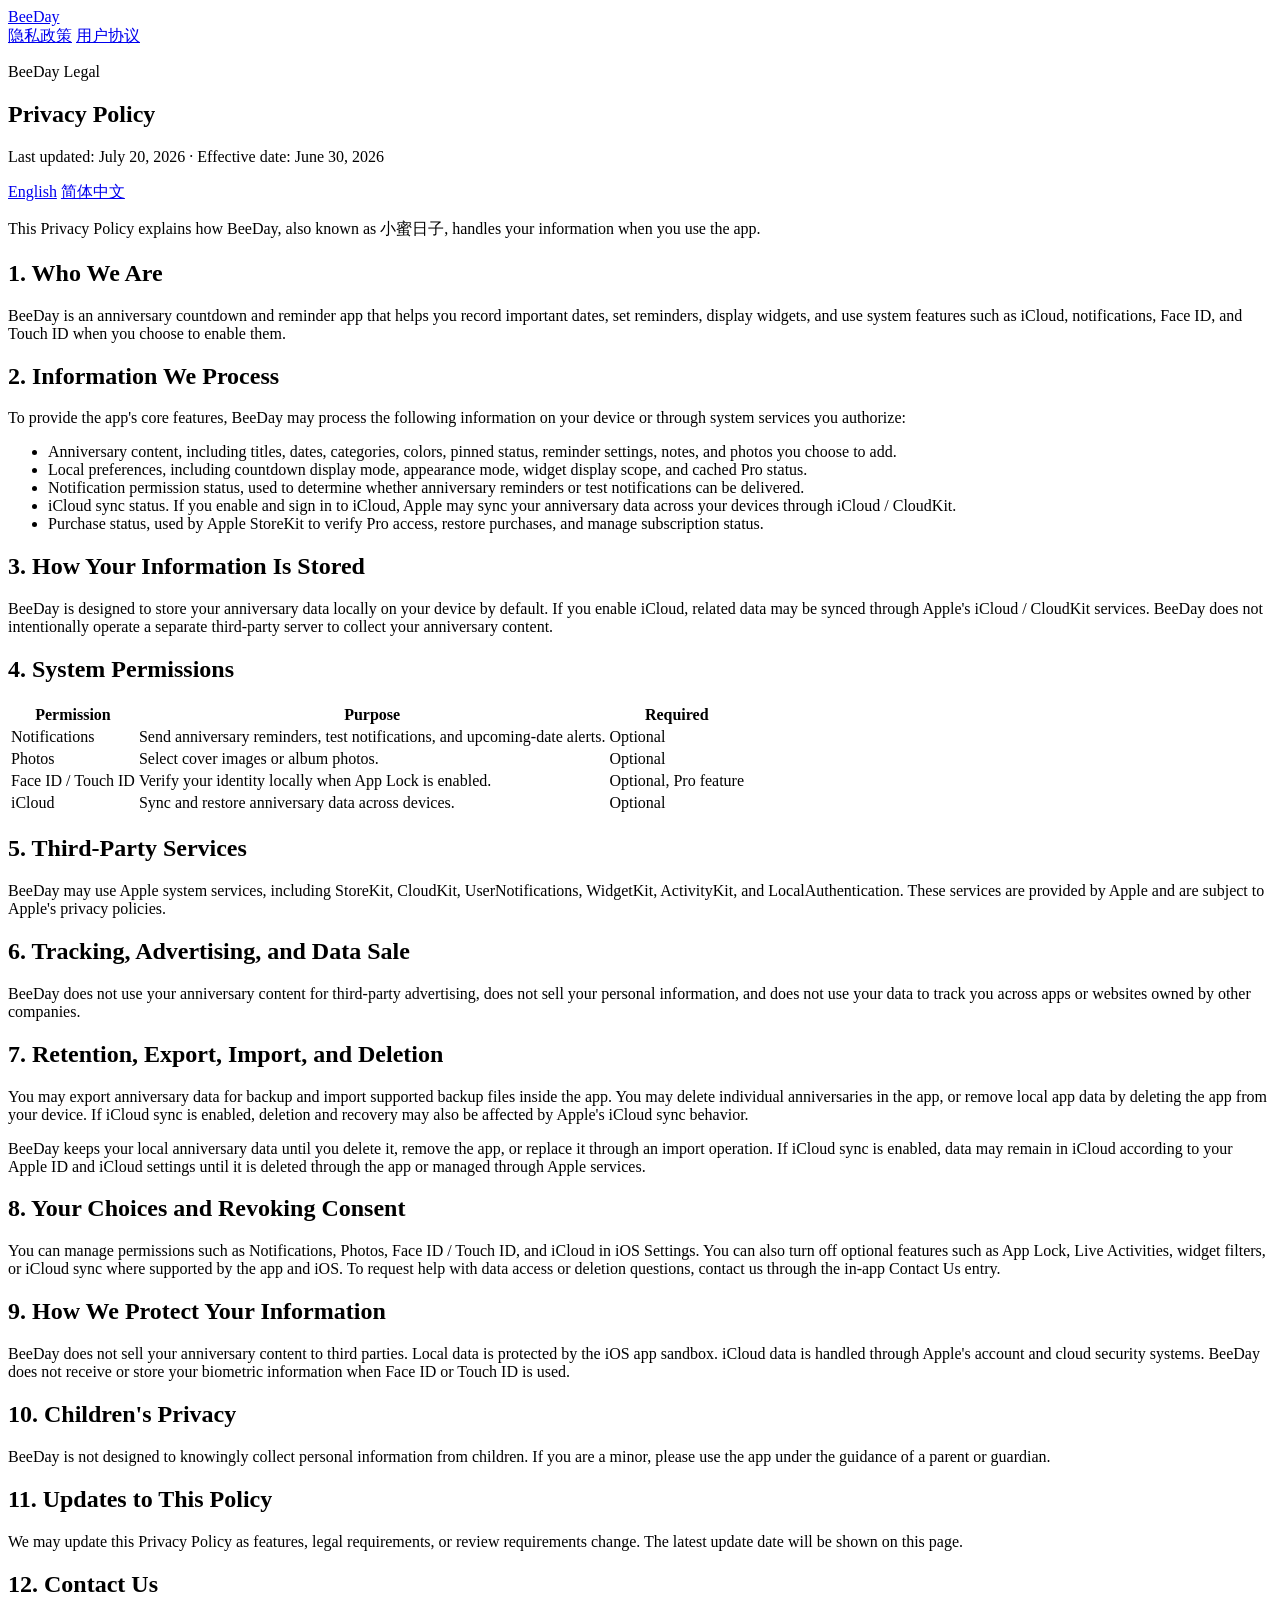
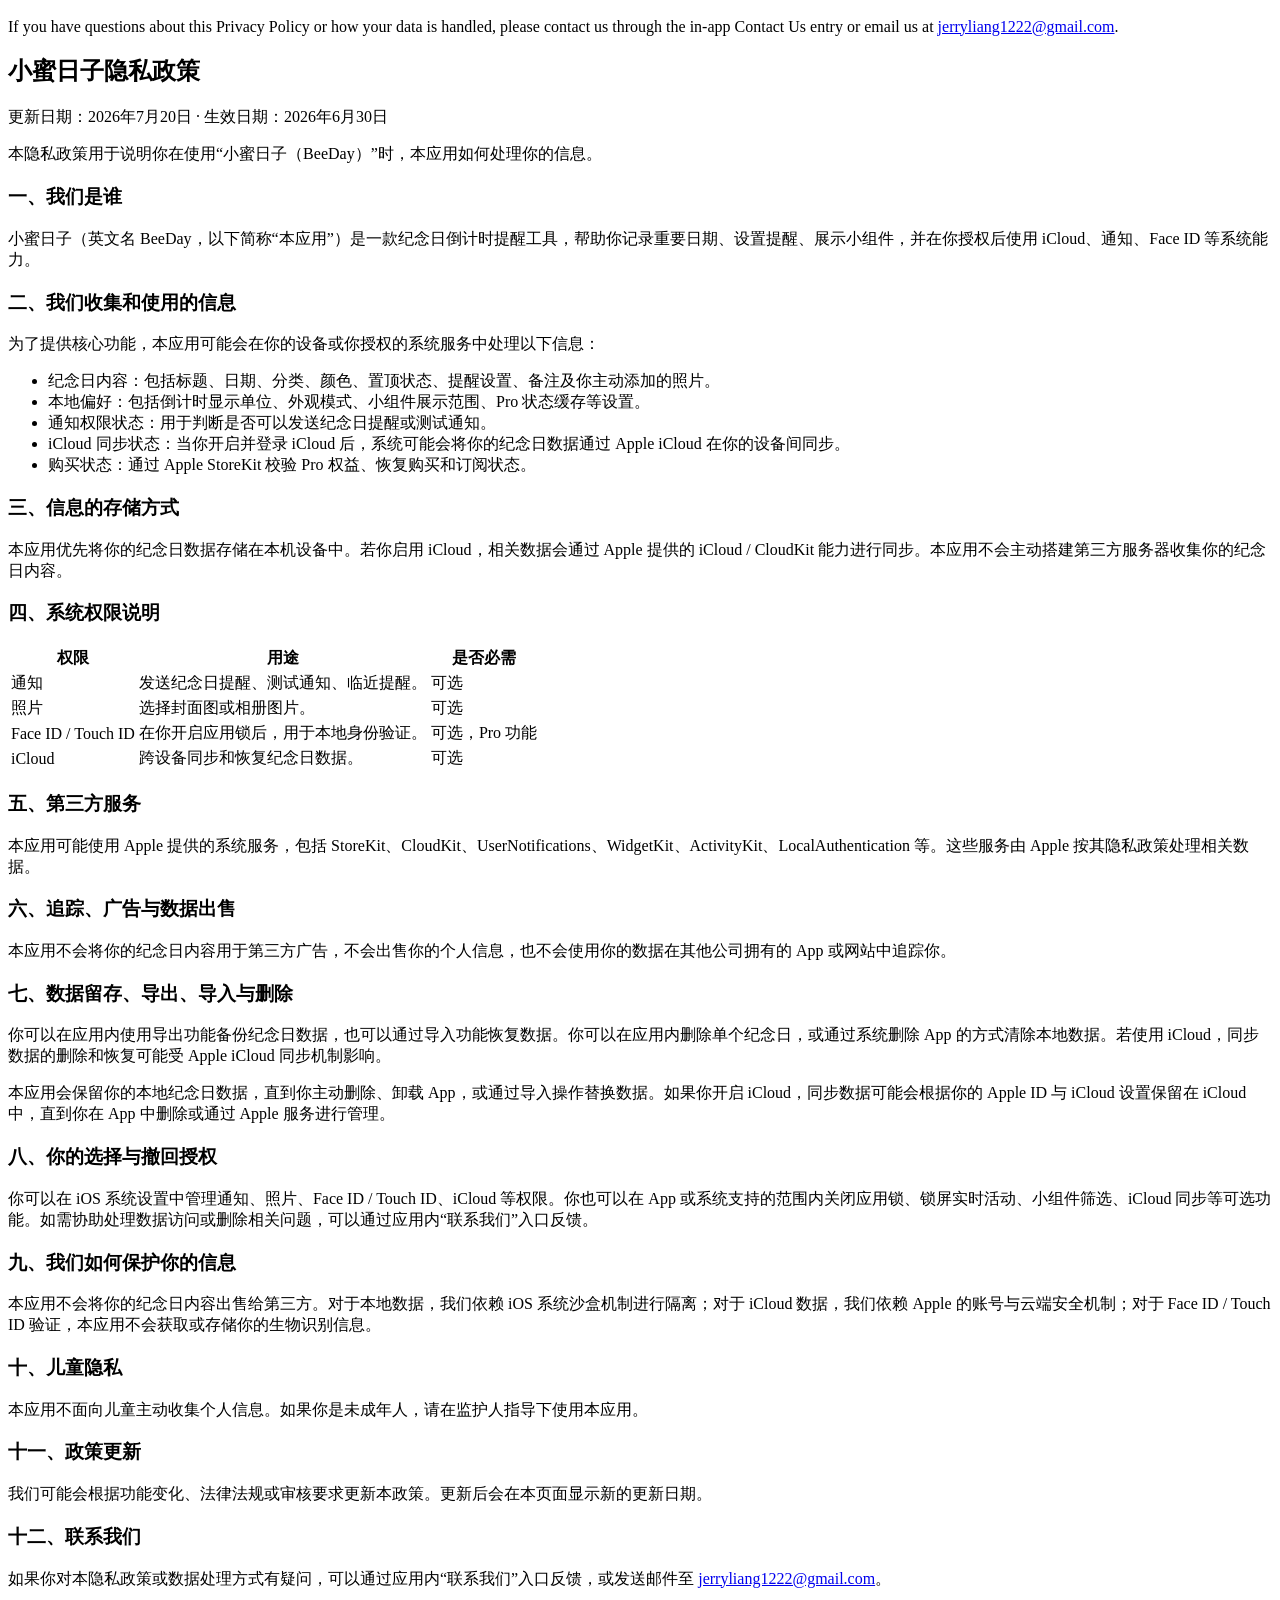
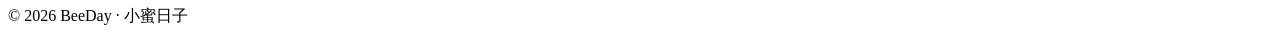
==== privacy.html @ d2c5b566 "Add privacy.html" ====
<!doctype html>
<html lang="en">
  <head>
    <meta charset="utf-8">
    <meta name="viewport" content="width=device-width, initial-scale=1">
    <meta name="description" content="BeeDay Privacy Policy / 小蜜日子隐私政策">
    <title>Privacy Policy · BeeDay</title>
    <link rel="stylesheet" href="./styles.css">
  </head>
  <body>
    <header class="site-header">
      <nav class="nav" aria-label="Main navigation">
        <a class="brand" href="./">BeeDay</a>
        <div class="nav-links">
          <a href="./privacy.html">隐私政策</a>
          <a href="./terms.html">用户协议</a>
        </div>
      </nav>
    </header>
    <main>
      <article class="document">
        <header class="document-header">
          <p class="eyebrow">BeeDay Legal</p>
          <h1>Privacy Policy</h1>
          <p class="meta">Last updated: July 20, 2026 · Effective date: June 30, 2026</p>
          <nav class="language-nav" aria-label="Language selection">
            <a href="#english">English</a>
            <a href="#chinese">简体中文</a>
          </nav>
        </header>

        <section class="policy-section" id="english" lang="en">
          <p class="notice">
            This Privacy Policy explains how BeeDay, also known as 小蜜日子, handles your
            information when you use the app.
          </p>

          <h2>1. Who We Are</h2>
          <p>
            BeeDay is an anniversary countdown and reminder app that helps you record
            important dates, set reminders, display widgets, and use system features such
            as iCloud, notifications, Face ID, and Touch ID when you choose to enable them.
          </p>

          <h2>2. Information We Process</h2>
          <p>
            To provide the app's core features, BeeDay may process the following
            information on your device or through system services you authorize:
          </p>
          <ul>
            <li>Anniversary content, including titles, dates, categories, colors, pinned status, reminder settings, notes, and photos you choose to add.</li>
            <li>Local preferences, including countdown display mode, appearance mode, widget display scope, and cached Pro status.</li>
            <li>Notification permission status, used to determine whether anniversary reminders or test notifications can be delivered.</li>
            <li>iCloud sync status. If you enable and sign in to iCloud, Apple may sync your anniversary data across your devices through iCloud / CloudKit.</li>
            <li>Purchase status, used by Apple StoreKit to verify Pro access, restore purchases, and manage subscription status.</li>
          </ul>

          <h2>3. How Your Information Is Stored</h2>
          <p>
            BeeDay is designed to store your anniversary data locally on your device by
            default. If you enable iCloud, related data may be synced through Apple's
            iCloud / CloudKit services. BeeDay does not intentionally operate a separate
            third-party server to collect your anniversary content.
          </p>

          <h2>4. System Permissions</h2>
          <table>
            <thead>
              <tr><th>Permission</th><th>Purpose</th><th>Required</th></tr>
            </thead>
            <tbody>
              <tr><td>Notifications</td><td>Send anniversary reminders, test notifications, and upcoming-date alerts.</td><td>Optional</td></tr>
              <tr><td>Photos</td><td>Select cover images or album photos.</td><td>Optional</td></tr>
              <tr><td>Face ID / Touch ID</td><td>Verify your identity locally when App Lock is enabled.</td><td>Optional, Pro feature</td></tr>
              <tr><td>iCloud</td><td>Sync and restore anniversary data across devices.</td><td>Optional</td></tr>
            </tbody>
          </table>

          <h2>5. Third-Party Services</h2>
          <p>
            BeeDay may use Apple system services, including StoreKit, CloudKit,
            UserNotifications, WidgetKit, ActivityKit, and LocalAuthentication. These
            services are provided by Apple and are subject to Apple's privacy policies.
          </p>

          <h2>6. Tracking, Advertising, and Data Sale</h2>
          <p>
            BeeDay does not use your anniversary content for third-party advertising, does
            not sell your personal information, and does not use your data to track you
            across apps or websites owned by other companies.
          </p>

          <h2>7. Retention, Export, Import, and Deletion</h2>
          <p>
            You may export anniversary data for backup and import supported backup files
            inside the app. You may delete individual anniversaries in the app, or remove
            local app data by deleting the app from your device. If iCloud sync is enabled,
            deletion and recovery may also be affected by Apple's iCloud sync behavior.
          </p>
          <p>
            BeeDay keeps your local anniversary data until you delete it, remove the app,
            or replace it through an import operation. If iCloud sync is enabled, data may
            remain in iCloud according to your Apple ID and iCloud settings until it is
            deleted through the app or managed through Apple services.
          </p>

          <h2>8. Your Choices and Revoking Consent</h2>
          <p>
            You can manage permissions such as Notifications, Photos, Face ID / Touch ID,
            and iCloud in iOS Settings. You can also turn off optional features such as App
            Lock, Live Activities, widget filters, or iCloud sync where supported by the
            app and iOS. To request help with data access or deletion questions, contact us
            through the in-app Contact Us entry.
          </p>

          <h2>9. How We Protect Your Information</h2>
          <p>
            BeeDay does not sell your anniversary content to third parties. Local data is
            protected by the iOS app sandbox. iCloud data is handled through Apple's
            account and cloud security systems. BeeDay does not receive or store your
            biometric information when Face ID or Touch ID is used.
          </p>

          <h2>10. Children's Privacy</h2>
          <p>
            BeeDay is not designed to knowingly collect personal information from
            children. If you are a minor, please use the app under the guidance of a parent
            or guardian.
          </p>

          <h2>11. Updates to This Policy</h2>
          <p>
            We may update this Privacy Policy as features, legal requirements, or review
            requirements change. The latest update date will be shown on this page.
          </p>

          <h2>12. Contact Us</h2>
          <p>
            If you have questions about this Privacy Policy or how your data is handled,
            please contact us through the in-app Contact Us entry or email us at
            <a href="mailto:jerryliang1222@gmail.com">jerryliang1222@gmail.com</a>.
          </p>
        </section>

        <section class="policy-section" id="chinese" lang="zh-CN">
          <h2>小蜜日子隐私政策</h2>
          <p class="meta">更新日期：2026年7月20日 · 生效日期：2026年6月30日</p>
          <p class="notice">
            本隐私政策用于说明你在使用“小蜜日子（BeeDay）”时，本应用如何处理你的信息。
          </p>

          <h3>一、我们是谁</h3>
          <p>
            小蜜日子（英文名 BeeDay，以下简称“本应用”）是一款纪念日倒计时提醒工具，帮助你记录重要日期、设置提醒、展示小组件，并在你授权后使用 iCloud、通知、Face ID 等系统能力。
          </p>

          <h3>二、我们收集和使用的信息</h3>
          <p>为了提供核心功能，本应用可能会在你的设备或你授权的系统服务中处理以下信息：</p>
          <ul>
            <li>纪念日内容：包括标题、日期、分类、颜色、置顶状态、提醒设置、备注及你主动添加的照片。</li>
            <li>本地偏好：包括倒计时显示单位、外观模式、小组件展示范围、Pro 状态缓存等设置。</li>
            <li>通知权限状态：用于判断是否可以发送纪念日提醒或测试通知。</li>
            <li>iCloud 同步状态：当你开启并登录 iCloud 后，系统可能会将你的纪念日数据通过 Apple iCloud 在你的设备间同步。</li>
            <li>购买状态：通过 Apple StoreKit 校验 Pro 权益、恢复购买和订阅状态。</li>
          </ul>

          <h3>三、信息的存储方式</h3>
          <p>
            本应用优先将你的纪念日数据存储在本机设备中。若你启用 iCloud，相关数据会通过 Apple 提供的 iCloud / CloudKit 能力进行同步。本应用不会主动搭建第三方服务器收集你的纪念日内容。
          </p>

          <h3>四、系统权限说明</h3>
          <table>
            <thead>
              <tr><th>权限</th><th>用途</th><th>是否必需</th></tr>
            </thead>
            <tbody>
              <tr><td>通知</td><td>发送纪念日提醒、测试通知、临近提醒。</td><td>可选</td></tr>
              <tr><td>照片</td><td>选择封面图或相册图片。</td><td>可选</td></tr>
              <tr><td>Face ID / Touch ID</td><td>在你开启应用锁后，用于本地身份验证。</td><td>可选，Pro 功能</td></tr>
              <tr><td>iCloud</td><td>跨设备同步和恢复纪念日数据。</td><td>可选</td></tr>
            </tbody>
          </table>

          <h3>五、第三方服务</h3>
          <p>
            本应用可能使用 Apple 提供的系统服务，包括 StoreKit、CloudKit、UserNotifications、WidgetKit、ActivityKit、LocalAuthentication 等。这些服务由 Apple 按其隐私政策处理相关数据。
          </p>

          <h3>六、追踪、广告与数据出售</h3>
          <p>
            本应用不会将你的纪念日内容用于第三方广告，不会出售你的个人信息，也不会使用你的数据在其他公司拥有的 App 或网站中追踪你。
          </p>

          <h3>七、数据留存、导出、导入与删除</h3>
          <p>
            你可以在应用内使用导出功能备份纪念日数据，也可以通过导入功能恢复数据。你可以在应用内删除单个纪念日，或通过系统删除 App 的方式清除本地数据。若使用 iCloud，同步数据的删除和恢复可能受 Apple iCloud 同步机制影响。
          </p>
          <p>
            本应用会保留你的本地纪念日数据，直到你主动删除、卸载 App，或通过导入操作替换数据。如果你开启 iCloud，同步数据可能会根据你的 Apple ID 与 iCloud 设置保留在 iCloud 中，直到你在 App 中删除或通过 Apple 服务进行管理。
          </p>

          <h3>八、你的选择与撤回授权</h3>
          <p>
            你可以在 iOS 系统设置中管理通知、照片、Face ID / Touch ID、iCloud 等权限。你也可以在 App 或系统支持的范围内关闭应用锁、锁屏实时活动、小组件筛选、iCloud 同步等可选功能。如需协助处理数据访问或删除相关问题，可以通过应用内“联系我们”入口反馈。
          </p>

          <h3>九、我们如何保护你的信息</h3>
          <p>
            本应用不会将你的纪念日内容出售给第三方。对于本地数据，我们依赖 iOS 系统沙盒机制进行隔离；对于 iCloud 数据，我们依赖 Apple 的账号与云端安全机制；对于 Face ID / Touch ID 验证，本应用不会获取或存储你的生物识别信息。
          </p>

          <h3>十、儿童隐私</h3>
          <p>本应用不面向儿童主动收集个人信息。如果你是未成年人，请在监护人指导下使用本应用。</p>

          <h3>十一、政策更新</h3>
          <p>我们可能会根据功能变化、法律法规或审核要求更新本政策。更新后会在本页面显示新的更新日期。</p>

          <h3>十二、联系我们</h3>
          <p>
            如果你对本隐私政策或数据处理方式有疑问，可以通过应用内“联系我们”入口反馈，或发送邮件至
            <a href="mailto:jerryliang1222@gmail.com">jerryliang1222@gmail.com</a>。
          </p>
        </section>
      </article>
    </main>
    <footer class="site-footer">© 2026 BeeDay · 小蜜日子</footer>
  </body>
</html>
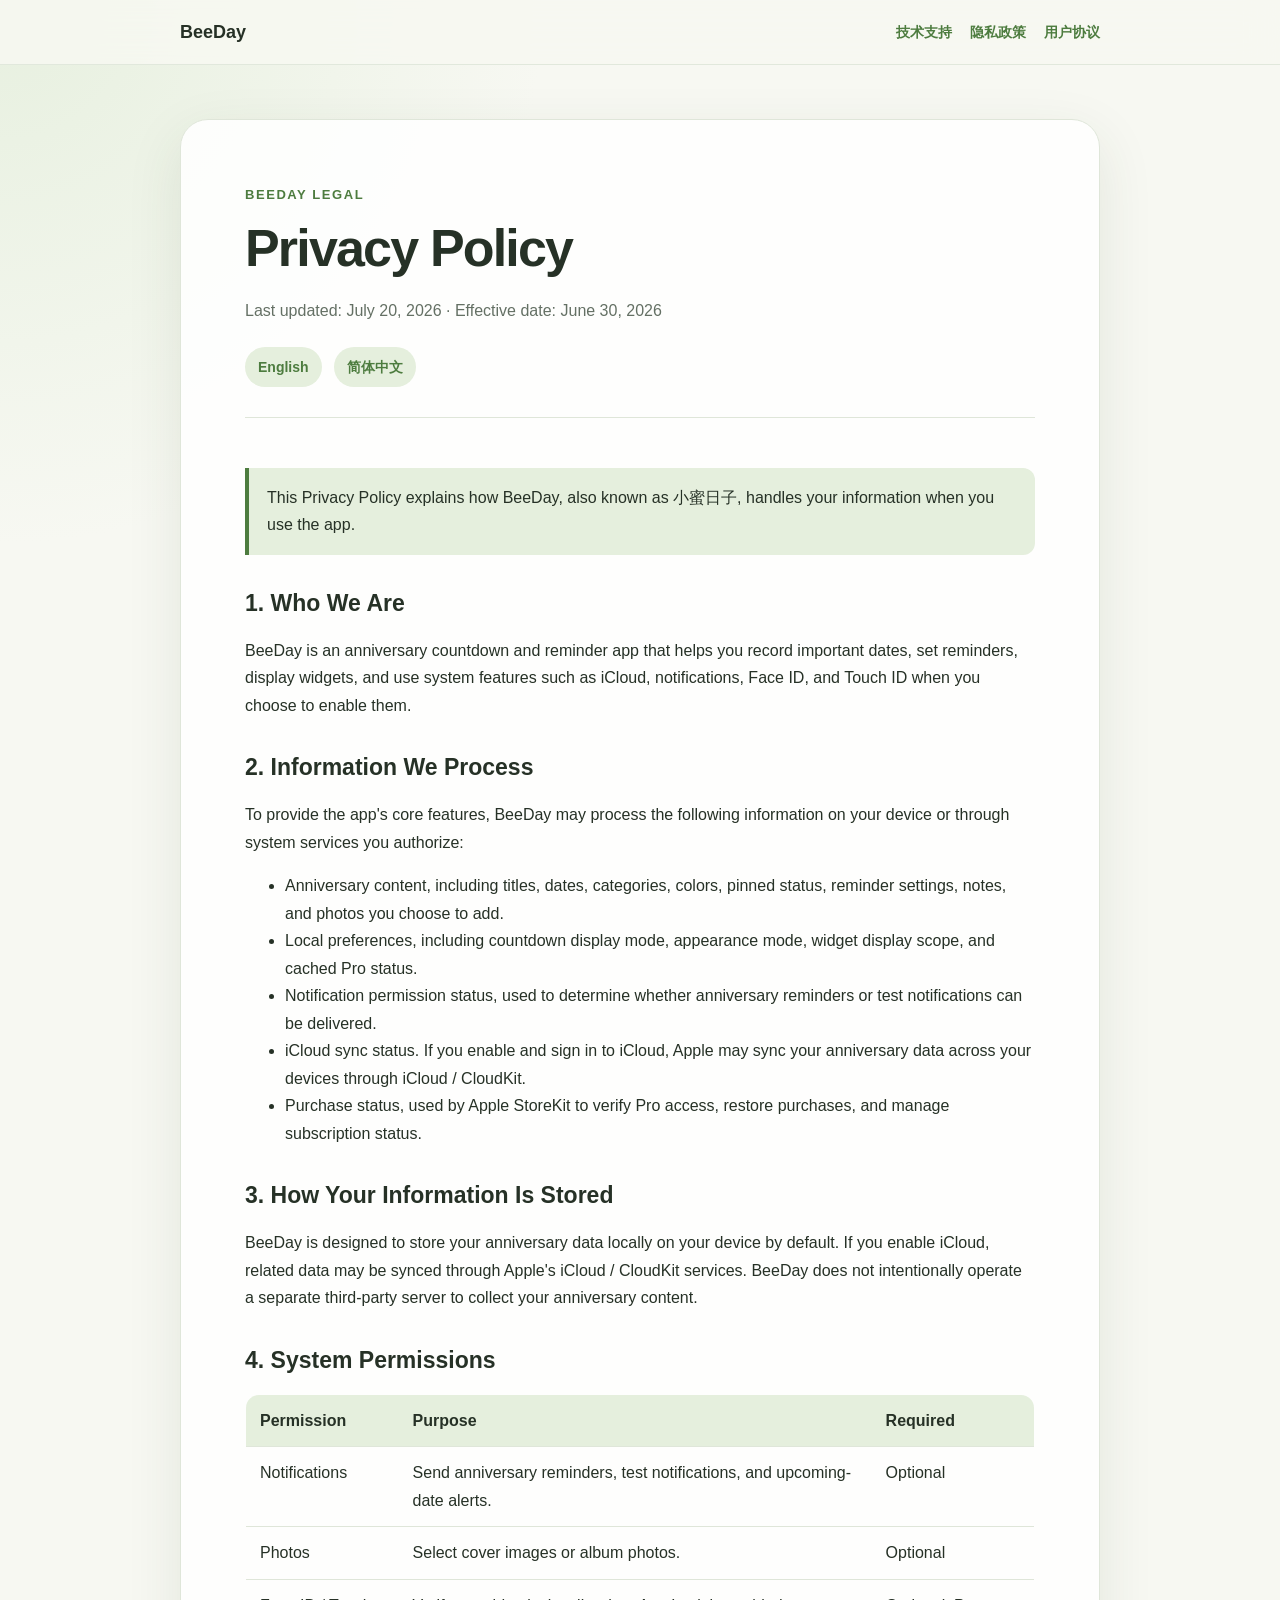
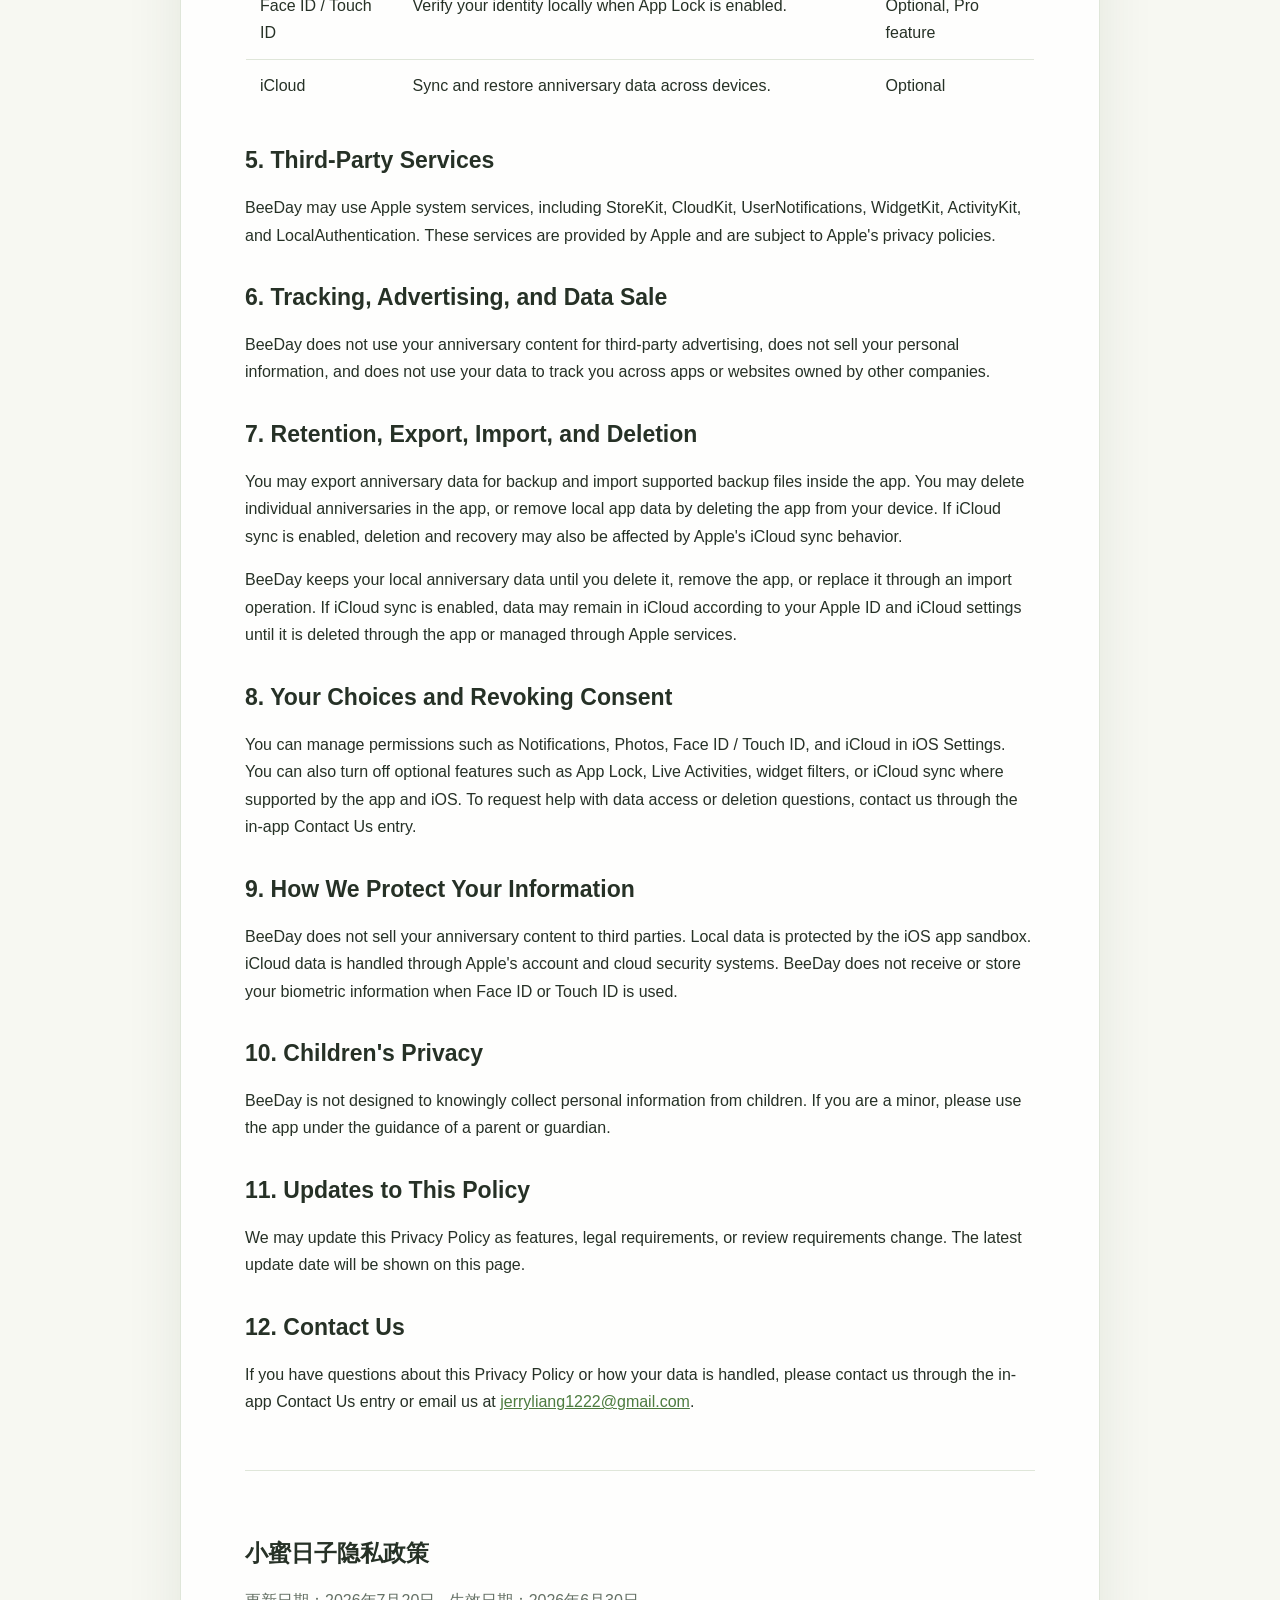
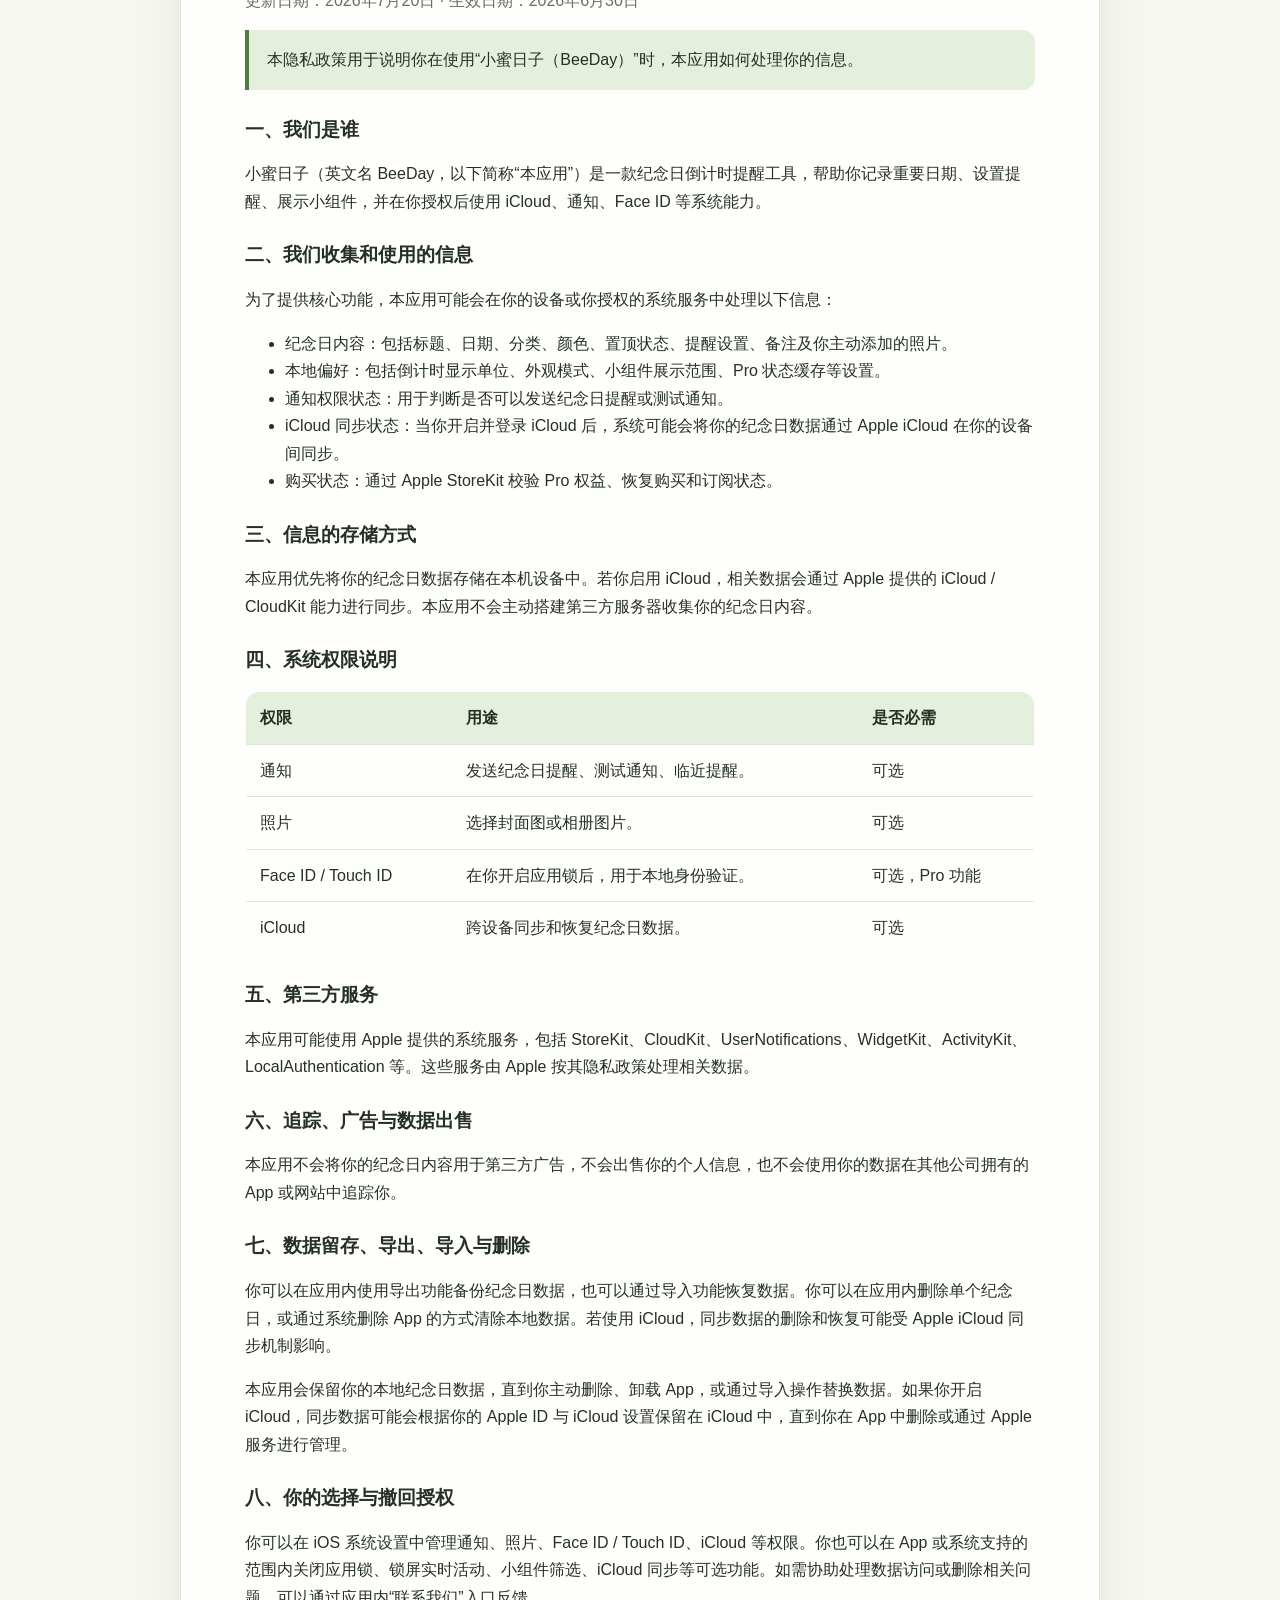
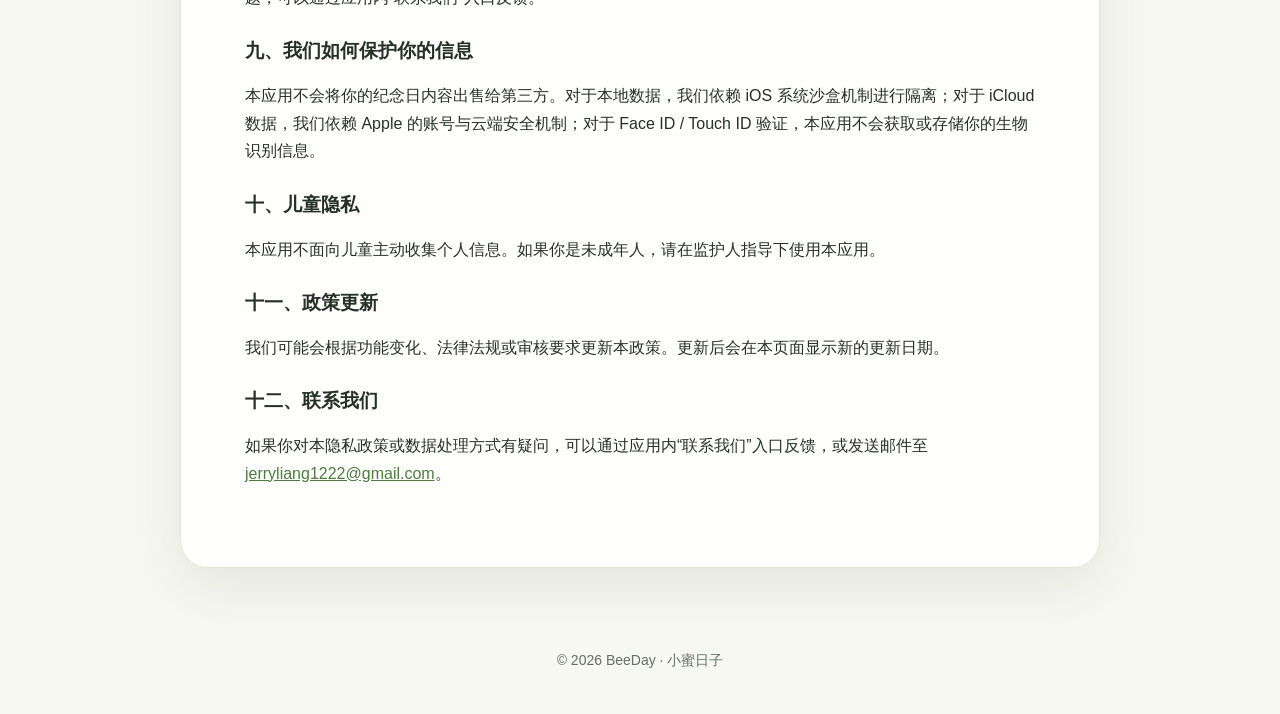
==== commit 26032121: "Add BeeDay technical support page" ====
--- a/privacy.html
+++ b/privacy.html
@@ -12,6 +12,7 @@
       <nav class="nav" aria-label="Main navigation">
         <a class="brand" href="./">BeeDay</a>
         <div class="nav-links">
+          <a href="./support.html">技术支持</a>
           <a href="./privacy.html">隐私政策</a>
           <a href="./terms.html">用户协议</a>
         </div>
--- a/styles.css
+++ b/styles.css
@@ -0,0 +1,361 @@
+:root {
+  color-scheme: light;
+  --background: #f7f8f2;
+  --surface: rgba(255, 255, 255, 0.88);
+  --text: #263126;
+  --muted: #647064;
+  --accent: #4d7c3f;
+  --accent-soft: #e5efdd;
+  --border: #dfe6d9;
+  --shadow: 0 18px 55px rgba(47, 65, 43, 0.1);
+}
+
+* {
+  box-sizing: border-box;
+}
+
+html {
+  scroll-behavior: smooth;
+}
+
+body {
+  margin: 0;
+  background:
+    radial-gradient(circle at top left, rgba(229, 239, 221, 0.9), transparent 34rem),
+    var(--background);
+  color: var(--text);
+  font-family: -apple-system, BlinkMacSystemFont, "Segoe UI", "PingFang SC",
+    "Hiragino Sans GB", "Microsoft YaHei", sans-serif;
+  font-size: 16px;
+  line-height: 1.72;
+}
+
+a {
+  color: var(--accent);
+}
+
+a:hover {
+  text-decoration-thickness: 2px;
+}
+
+.site-header {
+  position: sticky;
+  top: 0;
+  z-index: 10;
+  border-bottom: 1px solid rgba(223, 230, 217, 0.85);
+  background: rgba(247, 248, 242, 0.86);
+  backdrop-filter: blur(18px);
+}
+
+.nav {
+  display: flex;
+  width: min(100% - 32px, 920px);
+  min-height: 64px;
+  margin: 0 auto;
+  align-items: center;
+  justify-content: space-between;
+  gap: 24px;
+}
+
+.brand {
+  color: var(--text);
+  font-size: 18px;
+  font-weight: 750;
+  text-decoration: none;
+}
+
+.nav-links {
+  display: flex;
+  align-items: center;
+  gap: 18px;
+}
+
+.nav-links a {
+  font-size: 14px;
+  font-weight: 650;
+  text-decoration: none;
+}
+
+.nav-links a[aria-current="page"] {
+  color: var(--text);
+}
+
+main {
+  width: min(100% - 32px, 920px);
+  margin: 54px auto 80px;
+}
+
+.hero,
+.document {
+  border: 1px solid var(--border);
+  border-radius: 28px;
+  background: var(--surface);
+  box-shadow: var(--shadow);
+}
+
+.hero {
+  padding: clamp(32px, 7vw, 72px);
+}
+
+.eyebrow {
+  margin: 0 0 10px;
+  color: var(--accent);
+  font-size: 13px;
+  font-weight: 750;
+  letter-spacing: 0.12em;
+  text-transform: uppercase;
+}
+
+h1,
+h2,
+h3 {
+  line-height: 1.25;
+}
+
+h1 {
+  margin: 0;
+  font-size: clamp(34px, 7vw, 64px);
+  letter-spacing: -0.035em;
+}
+
+.lead {
+  max-width: 660px;
+  margin: 20px 0 0;
+  color: var(--muted);
+  font-size: clamp(17px, 2.5vw, 21px);
+}
+
+.cards {
+  display: grid;
+  grid-template-columns: repeat(2, minmax(0, 1fr));
+  gap: 18px;
+  margin-top: 24px;
+}
+
+.card {
+  display: block;
+  padding: 26px;
+  border: 1px solid var(--border);
+  border-radius: 22px;
+  background: rgba(255, 255, 255, 0.76);
+  color: var(--text);
+  text-decoration: none;
+  transition: border-color 160ms ease, transform 160ms ease, box-shadow 160ms ease;
+}
+
+.card:hover {
+  border-color: #b8caae;
+  transform: translateY(-2px);
+}
+
+.card-featured {
+  grid-column: 1 / -1;
+  background: var(--accent-soft);
+}
+
+.card h2 {
+  margin: 0;
+  font-size: 21px;
+}
+
+.card p {
+  margin: 8px 0 0;
+  color: var(--muted);
+}
+
+.document {
+  padding: clamp(26px, 6vw, 64px);
+}
+
+.document-header {
+  padding-bottom: 30px;
+  border-bottom: 1px solid var(--border);
+}
+
+.document-header h1 {
+  font-size: clamp(32px, 6vw, 52px);
+}
+
+.meta {
+  margin: 16px 0 0;
+  color: var(--muted);
+}
+
+.language-nav {
+  display: flex;
+  gap: 12px;
+  margin-top: 22px;
+}
+
+.language-nav a {
+  padding: 8px 13px;
+  border-radius: 999px;
+  background: var(--accent-soft);
+  font-size: 14px;
+  font-weight: 700;
+  text-decoration: none;
+}
+
+.policy-section {
+  padding-top: 34px;
+}
+
+.policy-section + .policy-section {
+  margin-top: 54px;
+  border-top: 1px solid var(--border);
+}
+
+.support-contact {
+  display: flex;
+  margin: 32px 0 0;
+  padding: 22px;
+  border: 1px solid var(--border);
+  border-radius: 18px;
+  background: var(--accent-soft);
+  align-items: center;
+  justify-content: space-between;
+  gap: 24px;
+}
+
+.support-contact h2 {
+  margin: 0;
+  font-size: 20px;
+}
+
+.support-contact p {
+  margin: 8px 0 0;
+  color: var(--muted);
+}
+
+.contact-button {
+  display: inline-flex;
+  flex: 0 0 auto;
+  min-height: 44px;
+  padding: 10px 16px;
+  border-radius: 12px;
+  background: var(--accent);
+  color: #fff;
+  align-items: center;
+  font-size: 14px;
+  font-weight: 700;
+  text-decoration: none;
+}
+
+.contact-button:hover {
+  background: #3f6b34;
+}
+
+.faq-section > h2:first-child {
+  margin-top: 0;
+}
+
+.faq-item {
+  padding: 20px 0;
+  border-bottom: 1px solid var(--border);
+}
+
+.faq-item h3 {
+  margin: 0;
+  font-size: 19px;
+}
+
+.faq-item p {
+  margin: 8px 0 0;
+  color: var(--muted);
+}
+
+.support-updated {
+  margin-top: 42px;
+  padding-top: 24px;
+  border-top: 1px solid var(--border);
+}
+
+.policy-section h2 {
+  margin-top: 34px;
+  font-size: 23px;
+}
+
+.policy-section h3 {
+  margin-top: 28px;
+  font-size: 19px;
+}
+
+.notice {
+  padding: 16px 18px;
+  border-left: 4px solid var(--accent);
+  border-radius: 0 12px 12px 0;
+  background: var(--accent-soft);
+}
+
+table {
+  width: 100%;
+  border-collapse: collapse;
+  overflow: hidden;
+  border: 1px solid var(--border);
+  border-radius: 14px;
+}
+
+th,
+td {
+  padding: 12px 14px;
+  border-bottom: 1px solid var(--border);
+  text-align: left;
+  vertical-align: top;
+}
+
+th {
+  background: var(--accent-soft);
+}
+
+tr:last-child td {
+  border-bottom: 0;
+}
+
+.site-footer {
+  width: min(100% - 32px, 920px);
+  margin: 0 auto 42px;
+  color: var(--muted);
+  font-size: 14px;
+  text-align: center;
+}
+
+@media (max-width: 680px) {
+  .nav {
+    min-height: 58px;
+  }
+
+  .nav-links {
+    gap: 10px;
+  }
+
+  .nav-links a {
+    font-size: 12px;
+  }
+
+  main {
+    margin-top: 28px;
+  }
+
+  .cards {
+    grid-template-columns: 1fr;
+  }
+
+  .hero,
+  .document {
+    border-radius: 22px;
+  }
+
+  .support-contact {
+    align-items: stretch;
+    flex-direction: column;
+  }
+
+  .contact-button {
+    justify-content: center;
+  }
+
+  table {
+    display: block;
+    overflow-x: auto;
+  }
+}
